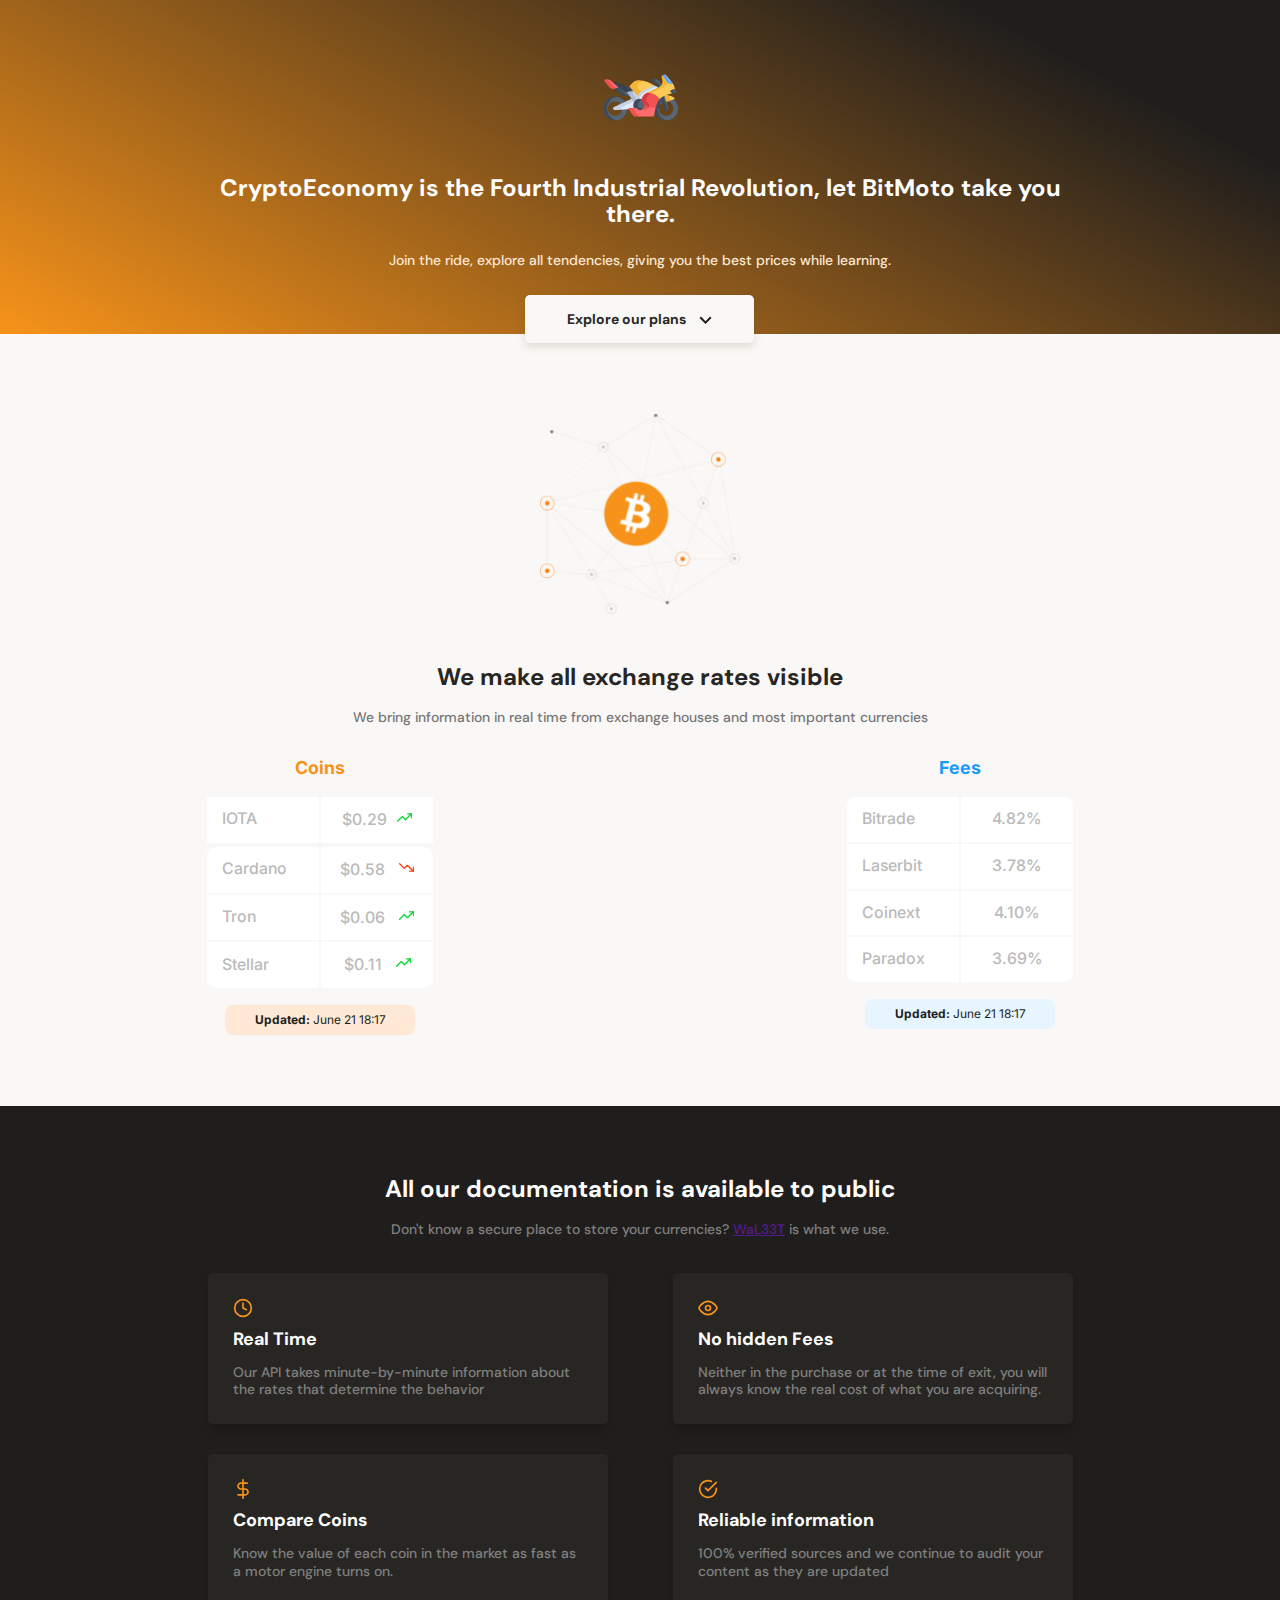
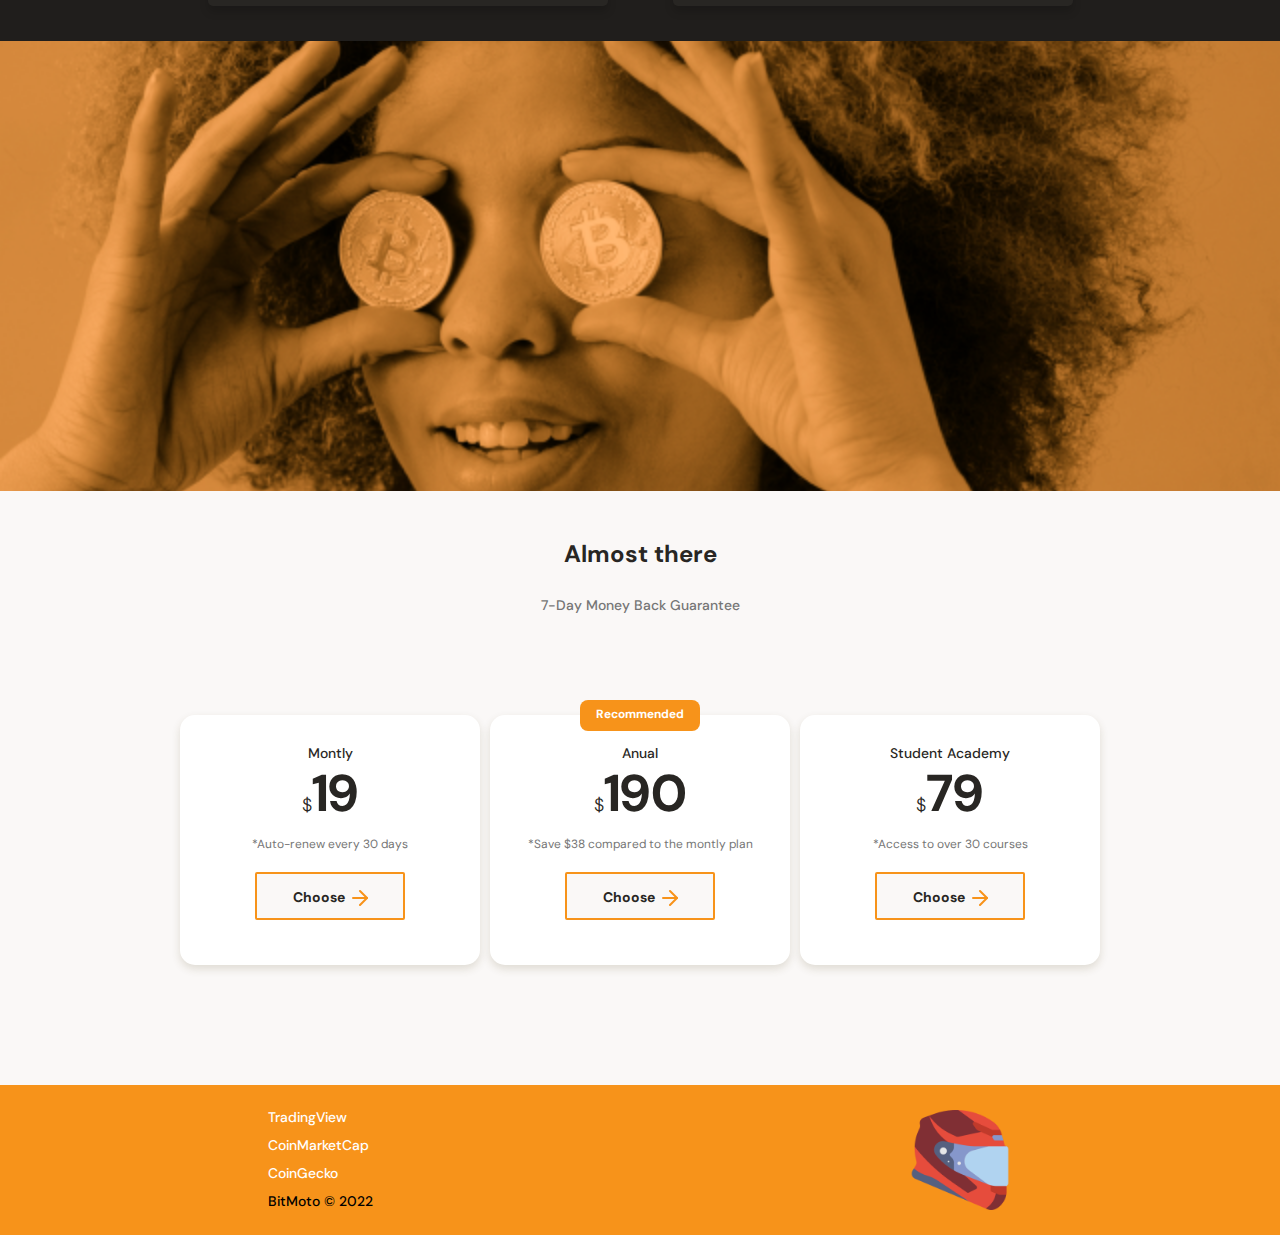
==== Responsive Web Design/Product Landing Page/BitMoto/index.html @ d8914342 "Added external links between the 2 projects" ====
<!DOCTYPE html>
<html lang="en">
  <head>
    <meta charset="UTF-8" />
    <meta http-equiv="X-UA-Compatible" content="IE=edge" />
    <meta name="viewport" content="width=device-width, initial-scale=1.0" />
    <title>BitMoto</title>
    <link rel="icon" href="./assets/icons/bitmoto.png">
    <link rel="stylesheet" href="./style.css" />
    <link rel="stylesheet" href="./css/tablet.css" media="(min-width: 930px)">
    <link rel="preconnect" href="https://fonts.gstatic.com" />
    <link
      href="https://fonts.googleapis.com/css2?family=DM+Sans:ital,wght@0,400;1,700&family=Inter:wght@300;500&display=swap"
      rel="stylesheet"
    />
  </head>
  <body>
    <header>
      <img src="./assets/img/bitmoto.png" alt="" />
      <div class="header--title-container">
        <h1>CryptoEconomy is the Fourth Industrial Revolution, let BitMoto take you there.</h1>
        <p>Join the ride, explore all tendencies, giving you the best prices while learning.</p>
        <a href="#plans" class="header--button"
          >Explore our plans <span> </span
        ></a>
      </div>
    </header>
    <main>
      <!-- Exchanges Section -->
      <section class="main--exchange-container">
        <!-- Div for backgraundImage -->
        <div class="backgraundImg"></div>
        <!-- Div for text -->
        <div class="main-exchange-conatainer--title">
          <h2>We make all exchange rates visible</h2>
          <p>
            We bring information in real time from exchange houses and
            most important currencies
          </p>
        </div>
        <!-- Tables Section -->
        <section class="main-tables-container">
          <!-- First Table -->
          <div class="main-currency-table">
            <h3 class="currency-table--title">Coins</h3>
            <div class="currency-table-container table-container">
              <table>
                <tr>
                  <td class="table__left">IOTA</td>
                  <td class="table__right">$0.29<span class="up"> </span></td>
                </tr>
                <tr>
                <tr>
                  <td class="table__top-left table__left">Cardano</td>
                  <td class="table__top_right table__right">$0.58 <span class="down"> </span></td>
                </tr>
                  <td class="table__left">Tron</td>
                  <td class="table__right">$0.06 <span class="up"> </span>
                  </td>
                </tr>
                <tr>
                  <td class="table__bottom-left table__left">Stellar</td>
                  <td class="table__bottom_right table__right">$0.11 <span class="up"></span>
                  </td>
                </tr>
              </table>
            </div>
            <div class="currency-table--date">
              <p><b> Updated:</b> June 21 18:17</p>
            </div>
          </div>
          <!-- Second Table -->
          <div class="main-commision-table">
            <h3 class="commision-table--title">Fees</h3>
            <div class="commision-table-container table-container">
              <table>
                <tr>
                  <td class="table__top-left table__left">Bitrade</td>
                  <td class="table__top_right table__right">4.82%</td>
                </tr>
                <tr>
                  <td class="table__left">Laserbit</td>
                  <td class="table__right">3.78%</td>
                </tr>
                <tr>
                  <td class="table__left">Coinext</td>
                  <td class="table__right">4.10%</td>
                </tr>
                <tr>
                  <td class="table__bottom-left table__left">Paradox</td>
                  <td class="table__bottom_right table__right">3.69%</td>
                </tr>
              </table>
            </div>
            <div class="commision-table--date">
              <p><b> Updated:</b> June 21 18:17</p>
            </div>
          </div>
        </section>
      </section>
      <!-- Benefits Section-->
      <section class="main-product-detail">
        <span class="product-detail-bitmoto-logo"></span>
        <div class="product-detail--title">
          <h2>All our documentation is available to public</h2>
          <p>Don't know a secure place to store your currencies? <a href="">WaL33T</a> is what we use.</p>
        </div>
        <section class="product-cards--container">
          <article class="product-detail--card">
            <span class="clock icon-card"></span>
            <p class="product--card-title">Real Time</p>
            <p class="product--card-budy">
              Our API takes minute-by-minute information about the rates that
              determine the behavior
            </p>
          </article>
          <article class="product-detail--card">
            <span class="eye icon-card"></span>
            <p class="product--card-title">No hidden Fees</p>
            <p class="product--card-budy">
              Neither in the purchase or at the time of exit, 
              you will always know the real cost of what you are acquiring.
            </p>
          </article>
          <article class="product-detail--card">
            <span class="dollar-sing icon-card"></span>
            <p class="product--card-title">Compare Coins</p>
            <p class="product--card-budy">
              Know the value of each coin in the market as fast as a motor engine turns on.
            </p>
          </article>
          <article class="product-detail--card">
            <span class="check icon-card"></span>
            <p class="product--card-title">Reliable information</p>
            <p class="product--card-budy">
              100% verified sources and we continue to audit your content as they are updated
            </p>
          </article>
        </section>
      </section>
      <!-- Extra Section -->
      <section class="bitcoin-img-container">
        <!-- <h2> Text </h2> -->
      </section>
      
      <section id="plans" class="main-plans-container">
        <div class="plans--title">
          <h2>Almost there</h2>
          <p>7-Day Money Back Guarantee</p>
        </div>
        <section class="plans-container">
          <!-- Recommended Option -->
          <article class="plans-container--card">
            <div class="plan-info-container">
              <h3 class="plan-card--title">Montly</h3>
              <p class="plan-card-price"><span>$</span>19</p>
              <p class="plan-car-saving">*Auto-renew every 30 days</p>
              <button class="plan-card--button">Choose <span></span></button>
            </div>
          </article>
          <!-- Esta es la seccion de planes -->
          <article class="plans-container--card">
            <p class="recomendado">Recommended</p>
            <div class="plan-info-container">
              <h3 class="plan-card--title">Anual</h3>
              <p class="plan-card-price"><span>$</span>190</p>
              <p class="plan-car-saving">*Save $38 compared to the montly plan</p>
              <button class="plan-card--button">Choose <span></span></button>
            </div>
          </article>
          <article class="plans-container--card">
            <div class="plan-info-container">
              <h3 class="plan-card--title">Student Academy</h3>
              <p class="plan-card-price"><span>$</span>79</p>
              <p class="plan-car-saving">*Access to over 30 courses</p>
              <button class="plan-card--button">Choose <span></span></button>
            </div>
          </article>
        </section>
      </section>
    </main>
    <!-- Footer-->
    <footer>
      <section class="left">
        <ul>
          <!-- Links -->
          <li><a href="https://tradingview.com/">TradingView</a></li>
          <li><a href="https://coinmarketcap.com/">CoinMarketCap</a></li>
          <li><a href="https://www.coingecko.com/">CoinGecko</a></li>
          <!-- Copyright -->
          <li>BitMoto © 2022</li>
        </ul>
      </section>
      <section class="right">
        <img class="cpimg" src="./assets/img/helmet.png" alt="BitMoto Logo">
      </section>
    </footer>
  </body>
</html>
---- Responsive Web Design/Product Landing Page/BitMoto/style.css ----
/*
1. Positioning
2. Box model
5. Typography
4. Visuals
5. Others
*/

:root {
  /* Colors*/
  --bitcoin-orange: #f7931a;
  --soft-orange: #ffe9d5;
  --secondary-blue: #1a9af7;
  --soft-blue: #e7f5ff;
  --warm-black: #201e1c;
  --black: #282623;
  --gray: #bababa;
  --off-white: #faf8f7;
  --just-white: #fff;

  /* Fonts */
  --font-DM: "DM Sans", sans-serif;
  --font-inter: "Inter", sans-serif;
}

* {
  box-sizing: border-box;
  padding: 0;
  margin: 0;
}

html {
  font-size: 62.2%;
  font-family: "DM Sans", sans-serif;
}

header {
  position: relative;
  display: flex;
  flex-direction: column;
  justify-content: center;
  width: 100%;
  min-height: 320px;
  height: 334px;
  text-align: center;
  background: linear-gradient(207.8deg, #201e1c 16.69%, #f7931a 100%);
}
header img {
  width: 75px;
  height: 100px;
  margin-top: 60px;
  align-self: center;
}

.header--title-container {
  width: 90%;
  min-width: 288px;
  max-width: 900px;
  height: 288px;
  margin-top: 40px;
  text-align: center;
  align-self: center;
}

.header--title-container h1 {
  font-size: 2.4rem;
  font-weight: bold;
  line-height: 2.6rem;
  color: var(--just-white);
}

.header--title-container p {
  margin-top: 25px;
  font-size: 1.4rem;
  font-weight: 500;
  line-height: 1.8rem;
  color: var(--soft-orange);
}
.header--title-container .header--button {
  position: absolute;
  left: calc(50% - 115px);
  top: 270px;
  display: block;
  margin-top: 25px;
  padding: 15px;
  width: 229px;
  height: 48px;
  background-color: var(--off-white);

  /* Shadows */
  box-shadow: 0px 4px 9px rgba(89, 73, 30, 0.166);
  border: none;
  border-radius: 5px;
  font-size: 1.4rem;
  font-weight: bold;
  text-decoration: none;
  color: var(--black);
}

.header--button span {
  display: inline-block;
  width: 13px;
  height: 8px;
  margin-left: 10px;
  background-image: url("./assets/icons/down-arrow.svg");
}

main {
  width: 100%;
  height: auto;
  background-color: var(--off-white);
}

.main--exchange-container {
  width: 100%;
  height: auto;
  padding-top: 80px;
  padding-bottom: 30px;
  text-align: center;
}

.main-exchange-conatainer--title {
  width: 90%;
  min-width: 288px;
  max-width: 900px;
  margin: 0 auto;
}

.main--exchange-container .backgraundImg {
  width: 200px;
  height: 200px;
  margin: 0 auto;
  margin-bottom: 50px;
  background-image: url("./assets/img/Bitcoin.svg");
  background-size: cover;
  background-position: center;
  background-repeat: no-repeat;
}

.main-exchange-conatainer--title h2 {
  margin-bottom: 20px;
  font-size: 2.4rem;
  font-weight: bold;
  line-height: 2.6rem;
  color: var(--black);
}

.main-exchange-conatainer--title p {
  margin-bottom: 30px;
  font-size: 1.4rem;
  font-weight: 500;
  line-height: 1.6rem;
  color: #757575;
}

/* Slider */
.main-tables-container{
  display: flex;
  height: 320px;
  padding: 0 auto;
}

/* Table Structure */

.main--exchange-container td {
  width: 50%;
  padding: 13px 15px;
  font-size: 1.6rem;
  font-weight: 500;
  line-height: 1.9rem;
  color: var(--gray);
  background-color: var(--just-white);
}

.table-container {
  width: 0%;
  min-width: 230px;
  max-width: 300px;
  margin: 0 auto;
}
.table-container table {
  width: 100%;
  height: 100%;
}

/* Tables round-borders */
.table__top-left {
  border-radius: 9px 0 0 0;
}
.table__top_right {
  border-radius: 0 9px 0 0;
}
.table__bottom-left {
  border-radius: 0 0 0 9px;
}
.table__bottom_right {
  border-radius: 0 0 9px 0;
}

.table__left {
  text-align: left;
}

.table__right {
  font-size: 1.4rem;
  font-weight: normal;
  line-height: 1.7rem;
  color: #757575;
}

/* First Table */

.main-currency-table {
  width: 70%;
  min-width: 320px;
  max-width: 500px;
  height: 300px;
  margin: 0 auto; 
  padding: 0 15px;
  font-family: "Inter", sans-serif;
}
.main-currency-table .currency-table--title {
  margin-bottom: 15px;
  font-size: 1.8rem;
  font-weight: bold;
  line-height: 2.4rem;
  color: var(--bitcoin-orange);
}

.currency-table-container .down {
  display: inline-block;
  width: 15px;
  height: 15px;
  margin-left: 10px;
  text-align: center;
  background-image: url("./assets/icons/trending-down.svg");
  background-size: cover;
  background-position: center;
  background-repeat: no-repeat;
}
.currency-table-container .up {
  display: inline-block;
  width: 15px;
  height: 15px;
  margin-left: 10px;
  text-align: center;
  background-image: url("./assets/icons/trending-up.svg");
  background-size: cover;
  background-position: center;
  background-repeat: no-repeat;
}

.currency-table--date {
  width: 190px;
  height: 30px;
  margin: 0 auto;
  margin-top: 15px;
  padding: 8px;
  background-color: var(--soft-orange);
  border-radius: 8px;
}
.currency-table--date p {
  font-size: 1.2rem;
  line-height: 1.5rem;
  color: var(--warm-black);
}

/* Second Table */

.main-commision-table {
  width: 70%;
  min-width: 320px;
  max-width: 500px;
  height: 300px;
  margin: 0 auto;
  padding: 0 15px;
  font-family: "Inter", sans-serif;
}
.main-commision-table .commision-table--title {
  margin-bottom: 15px;
  font-size: 1.8rem;
  font-weight: bold;
  line-height: 2.4rem;
  color: var(--secondary-blue);
}

.commision-table--date {
  width: 190px;
  height: 30px;
  margin: 0 auto;
  margin-top: 15px;
  padding: 8px;
  background-color: var(--soft-blue);
  border-radius: 8px;
}
.commision-table--date p {
  font-size: 1.2rem;
  line-height: 1.5rem;
  color: var(--warm-black);
}
/* Benefits Section */
.main-product-detail {
  position: relative;
  width: 100%;
  min-height: 150px;
  min-width: 320px;
  padding: 20px 10px;
  background-color: var(--warm-black);
}

/* Logo */
.product-detail-bitmoto-logo {
  position: absolute;
  width: 40px;
  height: 25px;
  background-image: url("./assets/icons/humanoid.png");
  top: -10px;
  left: calc(50% - 20px);
}

.product-detail--title {
  width: 90%;
  min-width: 288px;
  max-width: auto;
  margin: 0 auto;
  margin-top: 50px;
  text-align: center;
}

.product-detail--title h2 {
  margin-bottom: 20px;
  font-size: 2.4rem;
  font-weight: bold;
  line-height: 2.6rem;
  color: var(--just-white);
}

.product-detail--title p {
  margin-bottom: 20px;
  font-size: 1.4rem;
  font-weight: 500;
  line-height: 1.6rem;
  color: #808080;
}

.product-cards--container .product-detail--card {
  width: 90%;
  min-width: 288px;
  max-width: 400px;
  height: auto;
  margin: 15px auto;
  padding: 25px;
  background-color: var(--black);
  border-radius: 5px;
  box-shadow: 0 6px 8px rgba(0, 0, 0, 0.16);
}
.product-detail--card .icon-card {
  display: inline-block;
  width: 20px;
  height: 20px;
  margin-bottom: 10px;
  background-size: cover;
  background-position: center;
  background-repeat: no-repeat;
}

.product-detail--card .product--card-title {
  margin-bottom: 15px;
  font-size: 1.8rem;
  font-weight: bold;
  line-height: 1.8rem;
  color: var(--just-white);
}

.product--card-budy {
  font-size: 1.4rem;
  font-weight: 500;
  line-height: 1.8rem;
  color: #808080;
}
/* Icons Difference */
.product-detail--card .clock {
  background-image: url("./assets/icons/clock.svg");
}
.product-detail--card .eye {
  background-image: url("./assets/icons/eye.svg");
}
.product-detail--card .dollar-sing {
  background-image: url("./assets/icons/dollar-sign.svg");
}
.product-detail--card .check {
  background-image: url("./assets/icons/check-circle.svg");
}
/* Extra Section */
.bitcoin-img-container{
  width: 100% ;
  min-width: 320px;
  height: 50vh;
  text-align: center;
  background-image: url('./assets/img/btcgirl.png');
  background-position: center;
  background-size: cover;
  background-repeat: no-repeat;
}

.bitcoin-img-container h2{
  padding-top: 60px;
  font-size: 2.4rem;
  font-weight: bold;
  line-height: 2.6rem;
  color: var(--just-white);
}
/* Plans Section */
.main-plans-container{
  width: 100%;
  min-width: 320px;
  padding-bottom: 70px;
  text-align: center;
}

.plans--title{
  width: 90%;
  min-width: 288;
  height: auto;
  margin: 0 auto;
  margin-bottom: 50px;
}

.plans--title h2{
  padding-top: 50px;
  font-size: 2.4rem;
  font-weight: bold;
  line-height: 2.6rem;
  color: var(--black);
}


.plans--title p{
  padding-top: 30px;
  font-size: 1.4rem;
  font-weight: 500;
  line-height: 1.8rem;
  color: #757575;
}

.plans-container{
  display: flex;
  height: 350px;
}


.plans-container--card{
  position: relative;
  scroll-snap-align: center;
  width: 70%;
  min-width: 190px;
  max-width: 300px;
  height: 250px;
  margin: 50px 5px 0;
  padding: 0 15px;
  background-color: var(--just-white);
  border-radius: 15px;
  box-shadow: 0 4px 8px rgba(89, 73, 28, 0.16);
}

.plans-container--card .recomendado{
  position: absolute;
  width: 120px;
  height: 31px;
  padding: 6px;
  top: -15px;
  left: calc(50% - 60px);
  font-size: 1.2rem;
  font-weight: bold;
  background-color: var(--bitcoin-orange);
  border-radius: 8px;
  color: var(--just-white);

}

.plan-card--title{
padding-top: 30px;
font-size: 1.4rem;
font-weight: 500;
line-height: 1.8rem;
color: var(--black);
}

.plan-card-price{
  display: inline-block;
  padding: 5px 0;
  font-size: 5.2rem;
  font-weight: bold;
  line-height: 5.3rem;
  color: var(--black);
}
.plan-card-price span{
  font-size: 1.8rem;
  font-weight: 300;
  margin-bottom: 10px;
}

.plan-car-saving{
  font-size: 1.2rem;
  color: #757575;
}

.plan-card--button{
  width: 150px;
  height: 48px;
  margin-top: 20px;
  background-color: #faf8f7;
  border: 2px solid var(--bitcoin-orange);
  border-radius: 2px;
  font-family: "DM Sans", sans-serif;
  font-size: 1.4rem;
  font-weight: bold;
  line-height: 1.8rem;  
  color: var(--black);
}
.plan-card--button span{
  display: inline-block;
  width: 20px;
  height: 20px;
  background-image: url('./assets/icons/right-arrow.svg');
  vertical-align: text-bottom;
}

footer{
  display: flex;
  width: 100%;
  height: 150px;
  background-color: var(--bitcoin-orange);
}

footer section{
  display: flex;
  width: 50%;
  justify-content: center;
  align-items: center;
}

footer .left ul{
  font-size: 1.4rem;
  font-weight: 500;
  line-height: 1.8rem;
  list-style: none;
}

footer .left li{
  margin: 10px 0px;
}

footer .left a{
  text-decoration: none;
  color: var(--just-white);
}

.cpimg {
  width: 100px;
  height: 100px;
  margin-top: 10px;
  margin-bottom: 10px;
  align-self: center;
}
---- Responsive Web Design/Product Landing Page/BitMoto/css/tablet.css ----
.main-tables-containe{
    width: 900px;
    margin: 0 auto;
    justify-content: center;
}

.product-cards--container{
    display: flex;
    flex-wrap: wrap;
    width: 930px;
    margin: auto;
}

.plans-container{
    justify-content: center;
}
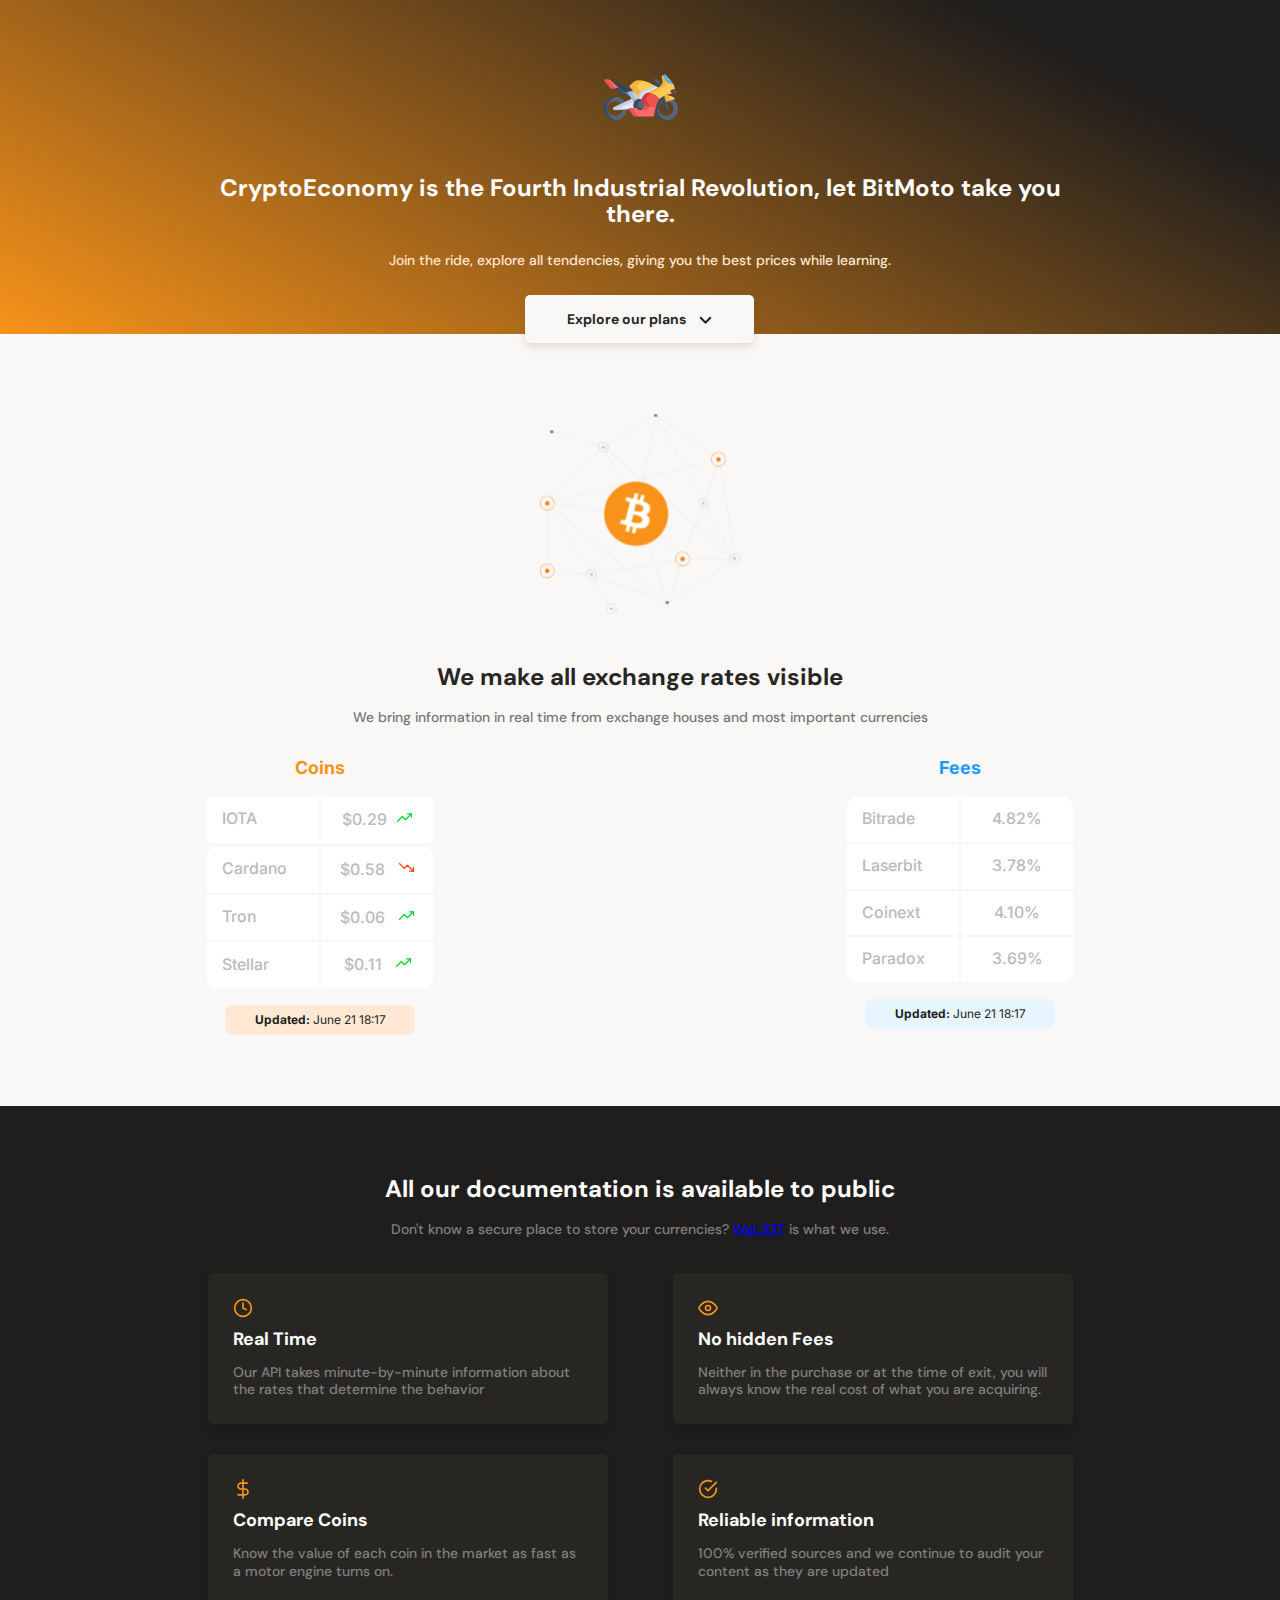
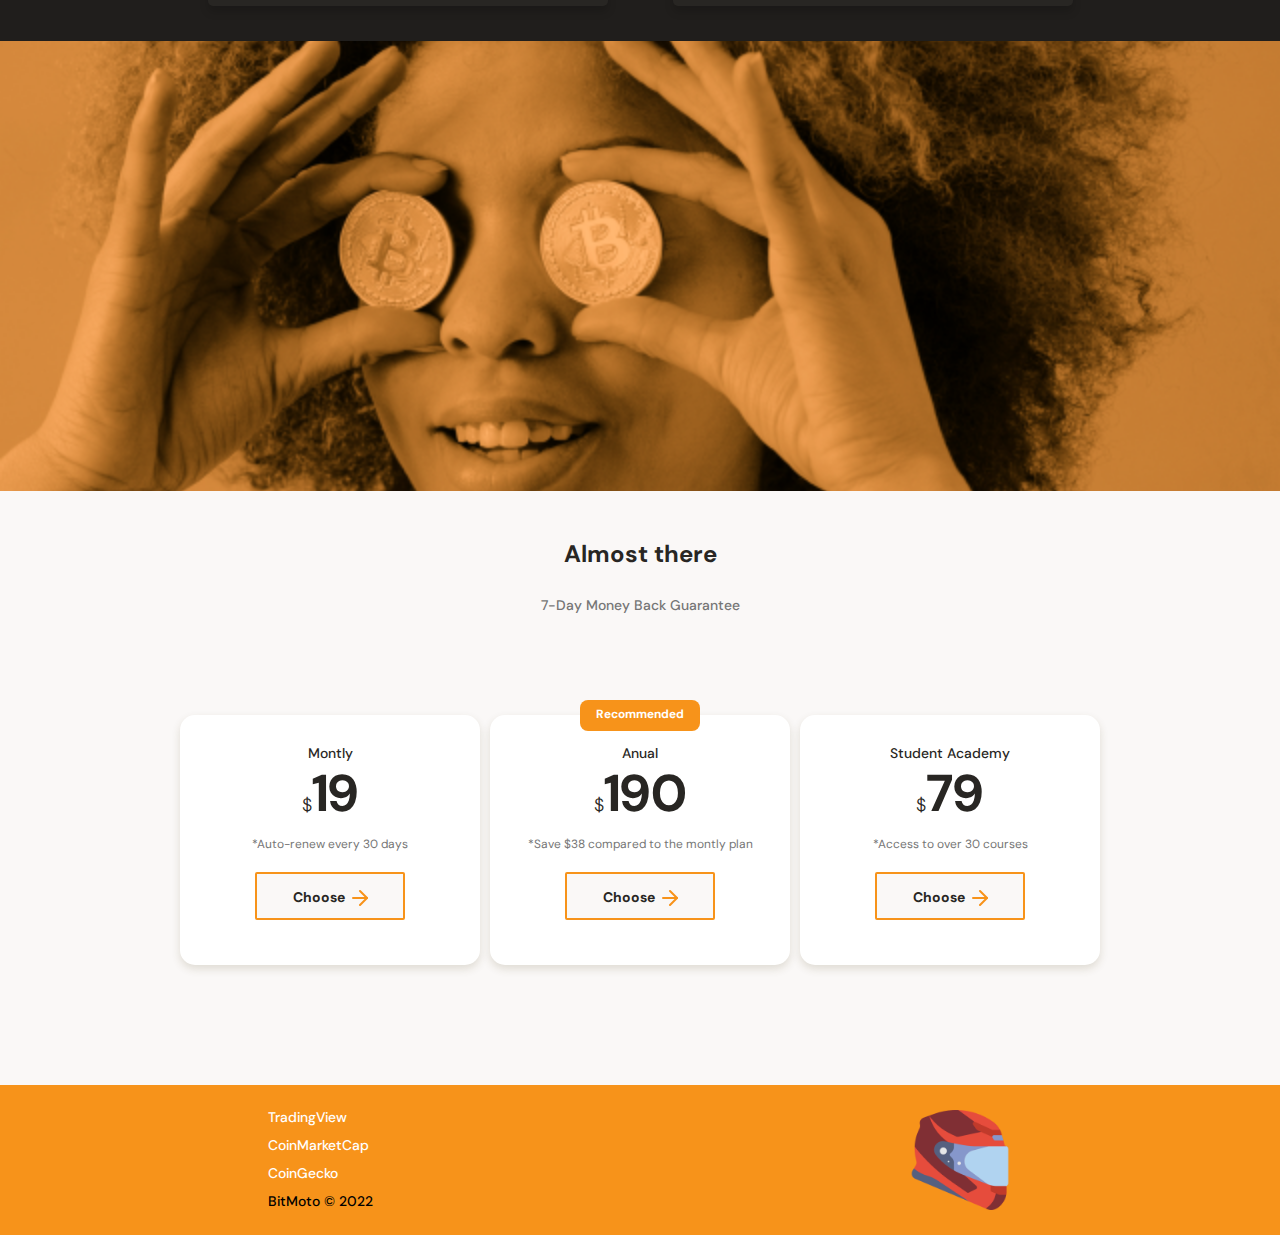
==== commit 8bdbe5c2: "Updated all projects headers" ====
--- a/Responsive Web Design/Product Landing Page/BitMoto/index.html
+++ b/Responsive Web Design/Product Landing Page/BitMoto/index.html
@@ -4,7 +4,7 @@
     <meta charset="UTF-8" />
     <meta http-equiv="X-UA-Compatible" content="IE=edge" />
     <meta name="viewport" content="width=device-width, initial-scale=1.0" />
-    <title>BitMoto</title>
+    <title>BitMoto Product Landing Page</title>
     <link rel="icon" href="./assets/icons/bitmoto.png">
     <link rel="stylesheet" href="./style.css" />
     <link rel="stylesheet" href="./css/tablet.css" media="(min-width: 930px)">
@@ -103,7 +103,7 @@
         <span class="product-detail-bitmoto-logo"></span>
         <div class="product-detail--title">
           <h2>All our documentation is available to public</h2>
-          <p>Don't know a secure place to store your currencies? <a href="">WaL33T</a> is what we use.</p>
+          <p>Don't know a secure place to store your currencies? <a href="https://wal33t.vercel.app/">WaL33T</a> is what we use.</p>
         </div>
         <section class="product-cards--container">
           <article class="product-detail--card">
